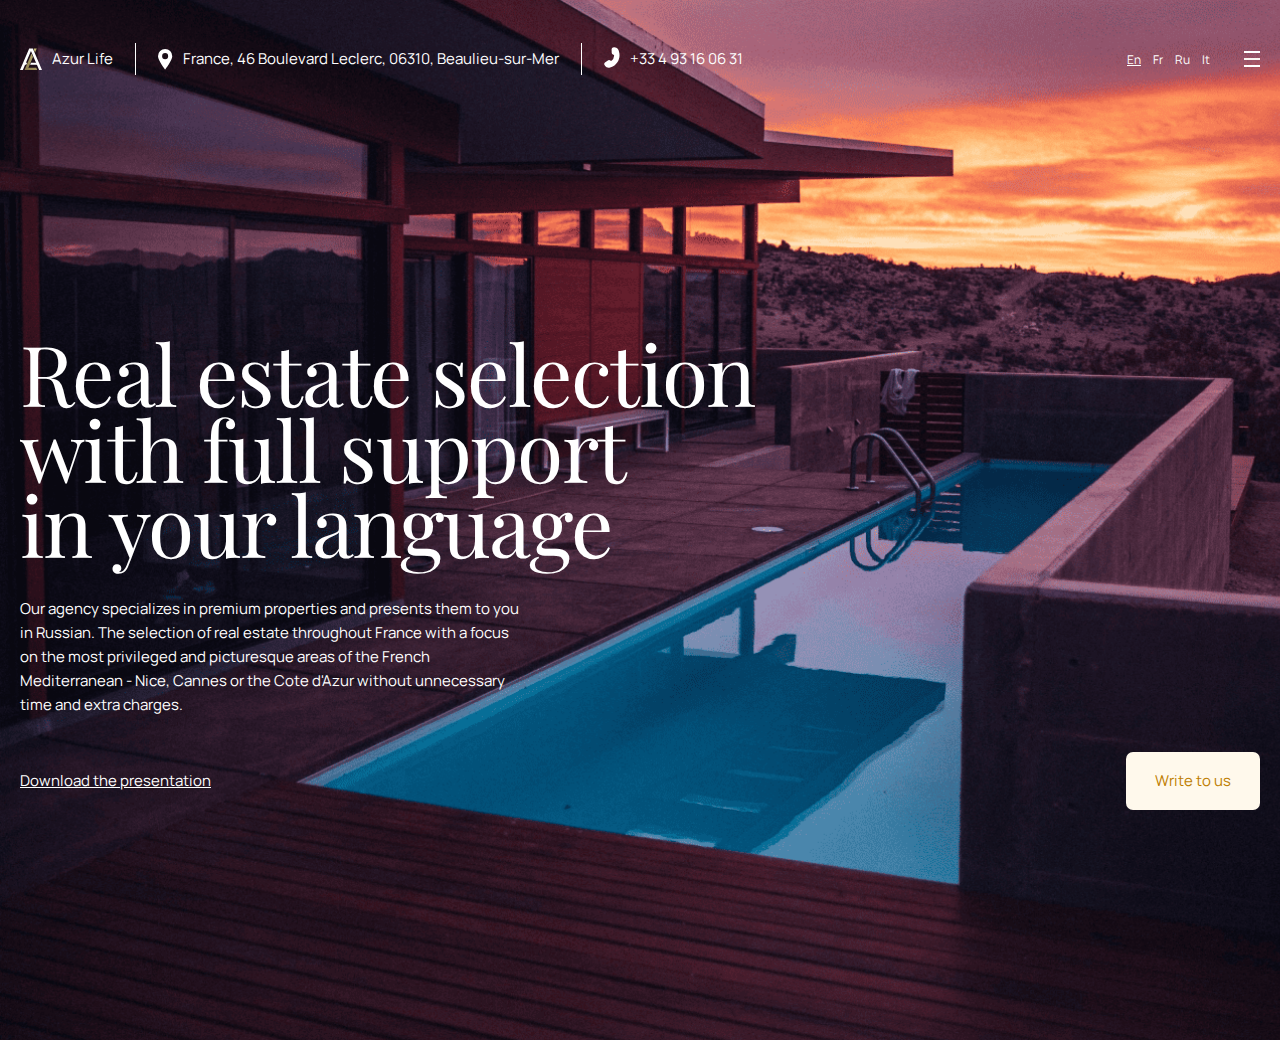
==== index.html @ 5f2674f8 "commit-3.1" ====
<!DOCTYPE html>
<html lang="ru">
  <head>
    <meta charset="UTF-8" />
    <meta name="viewport" content="width=device-width, initial-scale=1.0" />
    <title data-lang="home_page-title"></title>
    <link rel="shortcut icon" href="SVG/logo.svg" type="image/x-icon" />
    <link rel="stylesheet" href="CSS/reset.css" />
    <link rel="stylesheet" href="CSS/global-styles.css" />
    <link rel="stylesheet" href="CSS/home-stales.css" />
  </head>
  <body>
    <header class="header">
      <div class="container">
        <nav>
          <div class="header__left">
            <div>
              <img src="SVG/logo.svg" alt="logo" />
              <span data-lang="home_page-logo"></span>
            </div>
            <span class="header__line"></span>
            <div>
              <img src="SVG/location.svg" alt="location" />
              <span data-lang="home_page-location"></span>
            </div>
            <span class="header__line"></span>
            <div>
              <img src="SVG/telephone.svg" alt="telephone" />
              <span>+33 4 93 16 06 31</span>
            </div>
          </div>
          <div class="header__rigth">
            <div class="header__languages">
              <button class="header__btn" data-btn="en">En</button>
              <button class="header__btn" data-btn="fr">Fr</button>
              <button class="header__btn" data-btn="ru">Ru</button>
              <button class="header__btn" data-btn="it">It</button>
            </div>
            <div class="header__menu"><span></span></div>
          </div>
        </nav>
        <h1
          class="header_title header_title__home_page"
          data-lang="home_page-header_title"
        ></h1>
        <p
          class="header_text header_text__home_page"
          data-lang="home_page-header_text"
        ></p>
        <div class="header__buttons">
          <a
            href=""
            class="header__download"
            data-lang="home_page-header_btn-download"
            download
          >
          </a>
          <button
            class="btn_contact"
            data-lang="home_page-header_btn-contact"
          ></button>
        </div>
      </div>
    </header>

    <script type="module" src="JS/main.js"></script>
  </body>
</html>
---- CSS/global-styles.css ----
@font-face {
  font-family: "Manrope";
  src: url(../FONS/Manrope-VariableFont_wght.ttf);
}
@font-face {
  font-family: "Playfair Display";
  src: url(../FONS/PlayfairDisplay-Regular.ttf);
}
:root {
  --manrope: "Manrope", sans-serif;
  --playfair-display: "Playfair Display", sans-serif;
}

body {
  color: #ffffff;
  background-color: #151515;
  font-family: var(--manrope);
  font-weight: 400;
}

.container {
  width: 100%;
  max-width: 1480px;
  padding: 0 20px;
  margin: 0 auto;
}

header {
  padding-top: 43px;
  height: 1040px;
}

nav {
  width: 100%;
  height: 32px;
  display: flex;
  justify-content: space-between;
  align-items: center;
}

.header__left {
  display: flex;
  font-size: 15px;
  line-height: 160%;
  gap: 22px;
}
.header__left .header__line {
  width: 1px;
  height: 32px;
  background-color: #fff;
}
.header__left div {
  display: flex;
  align-items: center;
}
.header__left div img {
  margin-right: 10px;
}
.header__left div:last-child img {
  margin-bottom: 3px;
}

.header__rigth {
  display: flex;
  gap: 34px;
  height: 18px;
  align-items: center;
}

.header__menu {
  display: flex;
  width: 16px;
  height: 16px;
  position: relative;
  z-index: 50;
  align-items: center;
  justify-content: flex-end;
}
.header__menu span {
  height: 2px;
  width: 100%;
  transform: scale(1);
  background-color: #faf6f2;
}
.header__menu::after {
  content: "";
  position: absolute;
  width: 100%;
  height: 2px;
  background-color: #fff;
  top: 0;
  transition: all 0.3s ease 0s;
  left: 0;
}
.header__menu::before {
  content: "";
  position: absolute;
  width: 100%;
  height: 2px;
  background-color: #fff;
  bottom: 0;
  transition: all 0.3s ease 0s;
  left: 0;
}

.header__menu-active {
  width: 18px;
  height: 18px;
}
.header__menu-active span {
  background-color: #656565;
  transform: scale(0);
}
.header__menu-active::after {
  width: 120%;
  transform: rotate(-45deg);
  background-color: #656565;
  top: 8px;
}
.header__menu-active::before {
  width: 120%;
  transform: rotate(45deg);
  background-color: #656565;
  bottom: 8px;
}

.header__languages {
  display: flex;
  gap: 12px;
}

.header__btn {
  font-size: 12px;
  color: #ffffff;
  background-color: transparent;
  transition: all 0.3s;
}
.header__btn:hover {
  color: #be7e00;
}

.header__btn-active {
  text-decoration: underline;
}

.header_title {
  font-family: var(--playfair-display);
  font-size: 84px;
  line-height: 90%;
  letter-spacing: -0.02em;
  text-wrap: balance;
}

.header_text {
  font-size: 15px;
  line-height: 160%;
  margin-top: 35px;
  margin-bottom: 35px;
}

.btn_contact {
  width: 134px;
  height: 58px;
  background: #fff9ec;
  border-radius: 7px;
  font-size: 15px;
  line-height: 160%;
  color: #be7e00;
  transition: all 0.3s;
}
.btn_contact:hover {
  background: #be7e00;
  color: #fff;
}/*# sourceMappingURL=global-styles.css.map */
---- CSS/home-stales.css ----
header {
  background: url(../IMAGE/header-home.png);
  background-size: cover;
}

.header_title__home_page {
  width: 1000px;
  margin-top: 260px;
}

.header_text__home_page {
  width: 500px;
}

.header__buttons {
  width: 100%;
  height: 58px;
  display: flex;
  justify-content: space-between;
  align-items: center;
}

.header__download {
  font-size: 15px;
  line-height: 160%;
  color: #fff;
  text-decoration: underline;
  transition: all 0.3s;
}
.header__download:hover {
  color: #be7e00;
}/*# sourceMappingURL=home-stales.css.map */
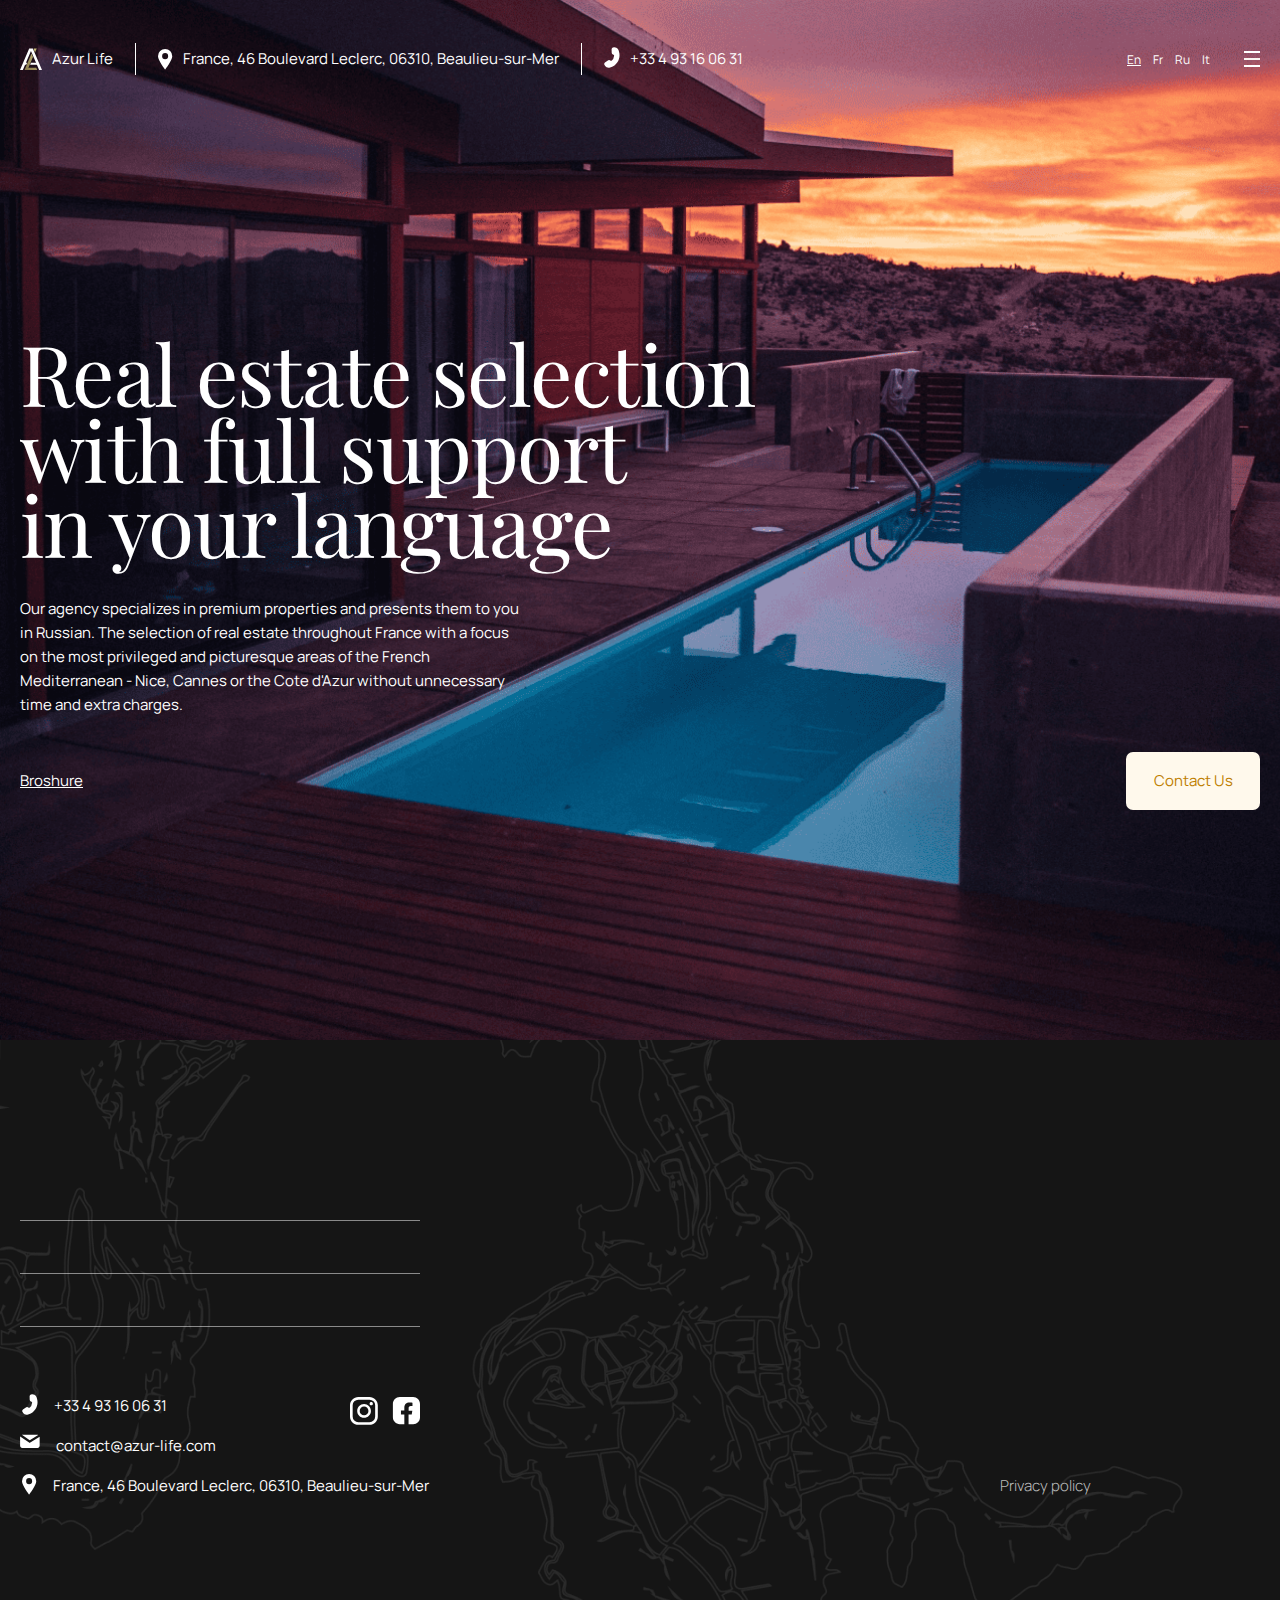
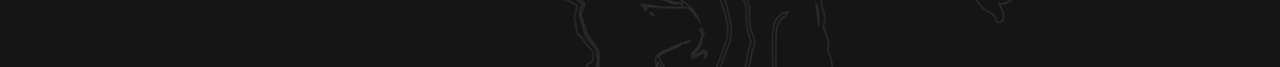
==== commit 1576da9a: "commit-4" ====
--- a/index.html
+++ b/index.html
@@ -21,7 +21,7 @@
             <span class="header__line"></span>
             <div>
               <img src="SVG/location.svg" alt="location" />
-              <span data-lang="home_page-location"></span>
+              <span data-lang="home_page-header_location"></span>
             </div>
             <span class="header__line"></span>
             <div>
@@ -63,6 +63,100 @@
       </div>
     </header>
 
+    <footer class="footer">
+      <div class="container footer__container">
+        <div class="footer__left">
+          <form action="" method="post" class="footer__form">
+            <h4 data-lang="home_page-foter_form_title"></h4>
+            <input
+              type="text"
+              data-lang="home_page-foter_form_name"
+              placeholder="#"
+            />
+            <input
+              type="tel"
+              name=""
+              id=""
+              data-lang="home_page-foter_form_tel"
+              placeholder="#"
+            />
+            <input
+              type="email"
+              name=""
+              id=""
+              data-lang="home_page-foter_form_email"
+              placeholder="#"
+            />
+            <button data-lang="home_page-foter_form_btn"></button>
+          </form>
+          <div class="footer__contacs">
+            <div>
+              <img src="SVG/telephone.svg" alt="telephone" />
+              <span>+33 4 93 16 06 31</span>
+            </div>
+            <div>
+              <img src="SVG/email.svg" alt="email" />
+              <span data-lang="home_page-foter_email">
+                contact@azur-life.com
+              </span>
+            </div>
+            <div>
+              <img src="SVG/location.svg" alt="location" />
+              <span data-lang="home_page-footer_location"></span>
+            </div>
+            <div class="footer__social_network">
+              <a href="">
+                <svg xmlns="http://www.w3.org/2000/svg" width="28" height="28">
+                  <path
+                    d="M21.252 5.001c-.937 0-1.64.703-1.64 1.64 0 .938.703 1.642 1.64 1.642.938 0 1.641-.704 1.641-1.641S22.19 5 21.253 5M14.065 7.033c-3.75 0-6.876 3.047-6.876 6.876 0 3.75 3.048 6.876 6.876 6.876 3.751 0 6.876-3.048 6.876-6.876-.078-3.75-3.125-6.876-6.876-6.876m0 11.251A4.37 4.37 0 0 1 9.69 13.91a4.37 4.37 0 0 1 4.375-4.376 4.37 4.37 0 0 1 4.376 4.376 4.37 4.37 0 0 1-4.376 4.375"
+                  />
+                  <path
+                    d="M19.456 27.817H8.36C3.75 27.817 0 24.066 0 19.456V8.36C0 3.75 3.75 0 8.36 0h11.096c4.61 0 8.36 3.75 8.36 8.36v11.096c0 4.61-3.75 8.36-8.36 8.36M8.36 2.657A5.686 5.686 0 0 0 2.657 8.36v11.095A5.686 5.686 0 0 0 8.36 25.16h11.095a5.686 5.686 0 0 0 5.704-5.704V8.36a5.686 5.686 0 0 0-5.704-5.704z"
+                  />
+                </svg>
+              </a>
+              <a href="">
+                <svg xmlns="http://www.w3.org/2000/svg" width="28" height="28">
+                  <path
+                    fill-rule="evenodd"
+                    d="M16.554 27.206h4.593c3.84 0 6.927-3.087 6.852-6.927V6.877c0-3.765-3.087-6.852-6.852-6.852H7.744C3.98.025.893 3.112.893 6.877v13.402c0 3.765 3.087 6.852 6.851 6.852h4.593v-9.713H8.95v-3.84h3.388V10.64c0-3.388 2.033-5.195 5.12-5.195 1.506 0 3.012.226 3.012.226V9.06h-1.657c-1.656 0-2.183 1.054-2.183 2.108v2.485h3.69l-.603 3.84h-3.163v9.638h-.211z"
+                    clip-rule="evenodd"
+                  />
+                </svg>
+              </a>
+            </div>
+          </div>
+        </div>
+        <div class="footer__rigth">
+          <div class="footer__nav">
+            <h4 data-lang="home_page-footer_nav_title"></h4>
+            <a href="" data-lang="home_page-footer_nav_link_1"></a>
+            <a href="" data-lang="home_page-footer_nav_link_2"></a>
+            <a href="" data-lang="home_page-footer_nav_link_3"></a>
+            <a href="" data-lang="home_page-footer_nav_link_4"></a>
+            <a href="" data-lang="home_page-footer_nav_link_5"></a>
+            <a href="" data-lang="home_page-footer_nav_link_6"></a>
+            <a href="" data-lang="home_page-footer_nav_link_7"></a>
+            <a href="" data-lang="home_page-footer_nav_link_8"></a>
+            <a href="" data-lang="home_page-footer_nav_link_9"></a>
+            <a href="" data-lang="home_page-footer_nav_link_10"></a>
+          </div>
+          <div class="footer__region">
+            <div class="footer__region_top">
+              <h4 data-lang="home_page-footer_region_title"></h4>
+              <a href="" data-lang="home_page-footer_region_link_1"></a>
+              <a href="" data-lang="home_page-footer_region_link_2"></a>
+              <a href="" data-lang="home_page-footer_region_link_3"></a>
+              <a href="" data-lang="home_page-footer_region_link_4"></a>
+              <a href="" data-lang="home_page-footer_region_link_5"></a>
+              <a href="" data-lang="home_page-footer_region_link_6"></a>
+            </div>
+            <a href="" data-lang="home_page-footer_region_link_policy"></a>
+          </div>
+        </div>
+      </div>
+    </footer>
+
     <script type="module" src="JS/main.js"></script>
   </body>
 </html>
--- a/CSS/global-styles.css
+++ b/CSS/global-styles.css
@@ -28,6 +28,36 @@
 header {
   padding-top: 43px;
   height: 1040px;
+}
+
+.header_title {
+  font-family: var(--playfair-display);
+  font-size: 84px;
+  line-height: 90%;
+  letter-spacing: -0.02em;
+  text-wrap: balance;
+}
+
+.header_text {
+  font-size: 15px;
+  line-height: 160%;
+  margin-top: 35px;
+  margin-bottom: 35px;
+}
+
+.btn_contact {
+  width: 134px;
+  height: 58px;
+  background: #fff9ec;
+  border-radius: 7px;
+  font-size: 15px;
+  line-height: 160%;
+  color: #be7e00;
+  transition: all 0.3s;
+}
+.btn_contact:hover {
+  background: #be7e00;
+  color: #fff;
 }
 
 nav {
@@ -143,32 +173,151 @@
   text-decoration: underline;
 }
 
-.header_title {
-  font-family: var(--playfair-display);
-  font-size: 84px;
-  line-height: 90%;
-  letter-spacing: -0.02em;
-  text-wrap: balance;
-}
-
-.header_text {
-  font-size: 15px;
-  line-height: 160%;
-  margin-top: 35px;
-  margin-bottom: 35px;
-}
-
-.btn_contact {
-  width: 134px;
-  height: 58px;
-  background: #fff9ec;
-  border-radius: 7px;
-  font-size: 15px;
-  line-height: 160%;
-  color: #be7e00;
+footer {
+  padding-top: 128px;
+  padding-bottom: 169px;
+  background: url(../IMAGE/footer.png);
+  background-size: cover;
+}
+
+.footer__container {
+  display: flex;
+  justify-content: space-between;
+}
+
+.footer__left {
+  display: flex;
+  flex-direction: column;
+  justify-content: space-between;
+  width: 450px;
+}
+
+.footer__form {
+  width: 400px;
+  display: flex;
+  flex-direction: column;
+}
+.footer__form h4 {
+  font-weight: 500;
+  font-size: 15px;
+  line-height: 160%;
+}
+.footer__form input {
+  font-weight: 300;
+  font-size: 15px;
+  line-height: 160%;
+  color: #fff;
+  border-bottom: 1px solid #fff;
+  opacity: 0.5;
+  width: 100%;
+  height: 24px;
+  margin-top: 29px;
+  background: transparent;
+}
+.footer__form input::placeholder {
+  color: #fff;
+}
+.footer__form input:focus {
+  opacity: 1;
+}
+.footer__form button {
+  color: #fff;
+  background: transparent;
+  border-bottom: 1px solid #fff;
+  height: 30px;
+  margin-top: 37px;
+  font-weight: 500;
+  font-size: 15px;
+  line-height: 160%;
+  align-self: flex-end;
   transition: all 0.3s;
 }
-.btn_contact:hover {
-  background: #be7e00;
-  color: #fff;
+.footer__form button:hover {
+  color: #be7e00;
+  border-bottom: 1px solid #be7e00;
+}
+
+.footer__contacs {
+  position: relative;
+  display: flex;
+  flex-direction: column;
+  gap: 16px;
+}
+.footer__contacs div {
+  height: 24px;
+}
+.footer__contacs div span {
+  margin-left: 13px;
+  font-size: 15px;
+  line-height: 160%;
+}
+.footer__contacs div:first-child img {
+  margin-left: 2px;
+}
+.footer__contacs div:nth-child(3) img {
+  margin-left: 2px;
+}
+
+.footer__social_network {
+  position: absolute;
+  right: 50px;
+  top: 3px;
+  width: 70px;
+  height: 28px;
+  display: flex;
+  justify-content: space-between;
+}
+.footer__social_network svg {
+  fill: #fff;
+  transition: all 0.3s;
+}
+.footer__social_network svg:hover {
+  fill: #be7e00;
+}
+
+.footer__rigth {
+  display: flex;
+  gap: 30px;
+  font-weight: 300;
+  font-size: 15px;
+  line-height: 160%;
+}
+
+.footer__nav {
+  width: 270px;
+  display: flex;
+  flex-direction: column;
+  gap: 22px;
+}
+.footer__nav h4 {
+  font-weight: 500;
+}
+.footer__nav a {
+  color: #fff;
+}
+.footer__nav a:hover {
+  color: #be7e00;
+}
+
+.footer__region {
+  width: 260px;
+  display: flex;
+  flex-direction: column;
+  justify-content: space-between;
+  color: #bcbcbc;
+}
+.footer__region a {
+  color: #bcbcbc;
+}
+.footer__region a:hover {
+  color: #be7e00;
+}
+
+.footer__region_top {
+  display: flex;
+  flex-direction: column;
+  gap: 22px;
+}
+.footer__region_top h4 {
+  font-weight: 500;
 }/*# sourceMappingURL=global-styles.css.map */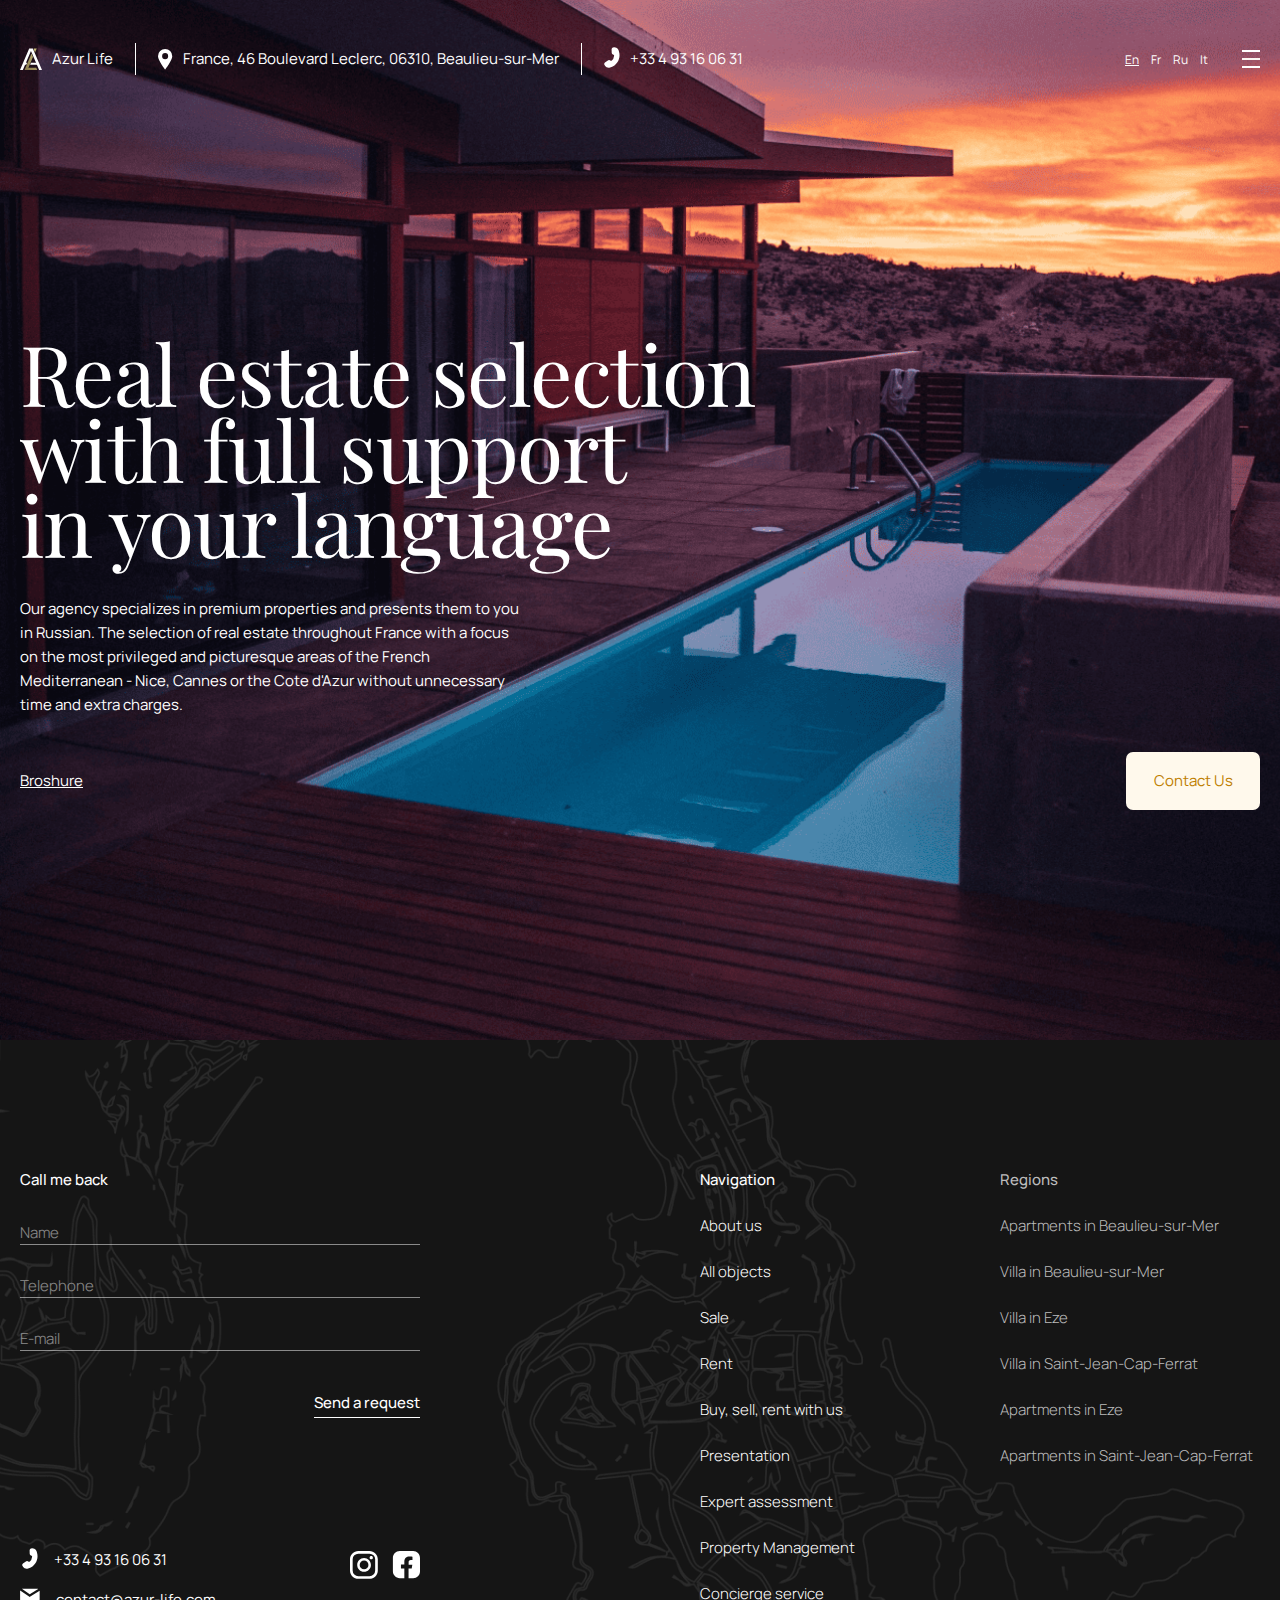
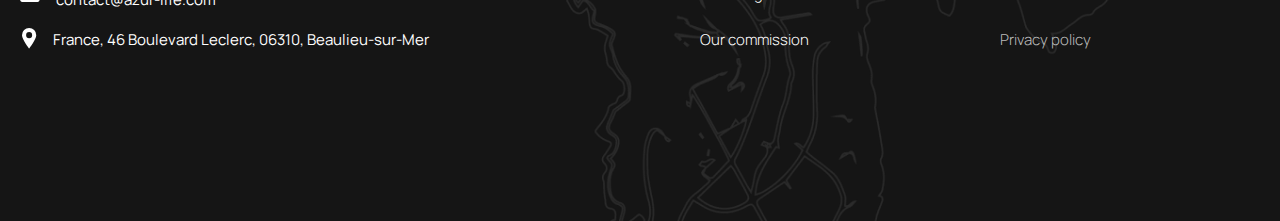
==== commit bb1197c8: "commit-5" ====
--- a/index.html
+++ b/index.html
@@ -10,6 +10,37 @@
     <link rel="stylesheet" href="CSS/home-stales.css" />
   </head>
   <body>
+    <div class="menu">
+      <div class="menu__freedom"></div>
+      <menu class="menu__menu">
+        <div class="menu__main">
+          <a
+            class="menu__link-active"
+            href=""
+            data-lang="home_page-menu_main_link_1"
+          ></a>
+          <a href="" data-lang="home_page-menu_main_link_2"></a>
+          <a href="" data-lang="home_page-menu_main_link_3"></a>
+          <a href="" data-lang="home_page-menu_main_link_4"></a>
+          <a href="" data-lang="home_page-menu_main_link_5"></a>
+          <a href="" data-lang="home_page-menu_main_link_6"></a>
+          <a href="" data-lang="home_page-menu_main_link_7"></a>
+          <a href="" data-lang="home_page-menu_main_link_8"></a>
+          <a href="" data-lang="home_page-menu_main_link_9"></a>
+        </div>
+        <div class="menu__service">
+          <a href="" data-lang="home_page-menu_service_link_1"></a>
+          <a href="" data-lang="home_page-menu_service_link_2"></a>
+        </div>
+        <div class="menu__contact">
+          <a data-lang="home_page-menu_contact_link"></a>
+        </div>
+        <div class="menu__bottom">
+          <a href="" data-lang="home_page-menu_bottom_link_1"></a>
+          <a href="" data-lang="home_page-menu_bottom_link_2"></a>
+        </div>
+      </menu>
+    </div>
     <header class="header">
       <div class="container">
         <nav>
--- a/CSS/global-styles.css
+++ b/CSS/global-styles.css
@@ -9,6 +9,19 @@
 :root {
   --manrope: "Manrope", sans-serif;
   --playfair-display: "Playfair Display", sans-serif;
+}
+
+::-webkit-scrollbar {
+  background-color: #000000;
+  width: 8px;
+}
+
+::-webkit-scrollbar-thumb {
+  background-color: #fff;
+  border-radius: 9em;
+}
+::-webkit-scrollbar-thumb:hover {
+  background-color: #be7e00;
 }
 
 body {
@@ -23,6 +36,81 @@
   max-width: 1480px;
   padding: 0 20px;
   margin: 0 auto;
+}
+
+.menu {
+  position: fixed;
+  background: rgba(0, 0, 0, 0.5);
+  width: 100%;
+  height: 100%;
+  justify-content: end;
+  display: none;
+}
+
+.menu__freedom {
+  flex-grow: 1;
+}
+
+.menu__menu {
+  padding: 184px 65px 89px 71px;
+  width: 525px;
+  background: #1a1a1a;
+  height: 100%;
+  overflow-y: scroll;
+}
+.menu__menu a {
+  font-size: 20px;
+  line-height: 120%;
+  color: #656565;
+  transition: all 0.3s;
+}
+.menu__menu a:hover {
+  color: #be7e00;
+}
+.menu__menu .menu__link-active {
+  color: #fff;
+  position: relative;
+}
+.menu__menu .menu__link-active::after {
+  content: "";
+  width: 7px;
+  height: 7px;
+  border-radius: 100%;
+  background-color: #fff;
+  position: absolute;
+  top: 9px;
+  left: -20px;
+  transition: all 0.3s;
+}
+.menu__menu .menu__link-active:hover::after {
+  background-color: #be7e00;
+}
+
+.menu__main {
+  display: flex;
+  gap: 25px;
+  flex-direction: column;
+  margin-bottom: 58px;
+}
+
+.menu__service {
+  display: flex;
+  gap: 0;
+  flex-direction: column;
+  margin-bottom: 102px;
+}
+
+.menu__contact {
+  margin-bottom: 79px;
+}
+
+.menu__bottom {
+  display: flex;
+  justify-content: space-between;
+}
+.menu__bottom a {
+  font-size: 15px;
+  line-height: 162%;
 }
 
 header {
@@ -95,22 +183,38 @@
   gap: 34px;
   height: 18px;
   align-items: center;
+  z-index: 50;
+}
+
+.header__rigth-active {
+  position: absolute;
+  right: 125px;
+  top: 48px;
 }
 
 .header__menu {
   display: flex;
-  width: 16px;
-  height: 16px;
+  width: 18px;
+  height: 18px;
   position: relative;
-  z-index: 50;
   align-items: center;
   justify-content: flex-end;
 }
+.header__menu:hover span {
+  background-color: #be7e00;
+}
+.header__menu:hover::after {
+  background-color: #be7e00;
+}
+.header__menu:hover::before {
+  background-color: #be7e00;
+}
 .header__menu span {
   height: 2px;
   width: 100%;
   transform: scale(1);
   background-color: #faf6f2;
+  transition: all 0.3s ease 0s;
 }
 .header__menu::after {
   content: "";
@@ -133,10 +237,6 @@
   left: 0;
 }
 
-.header__menu-active {
-  width: 18px;
-  height: 18px;
-}
 .header__menu-active span {
   background-color: #656565;
   transform: scale(0);
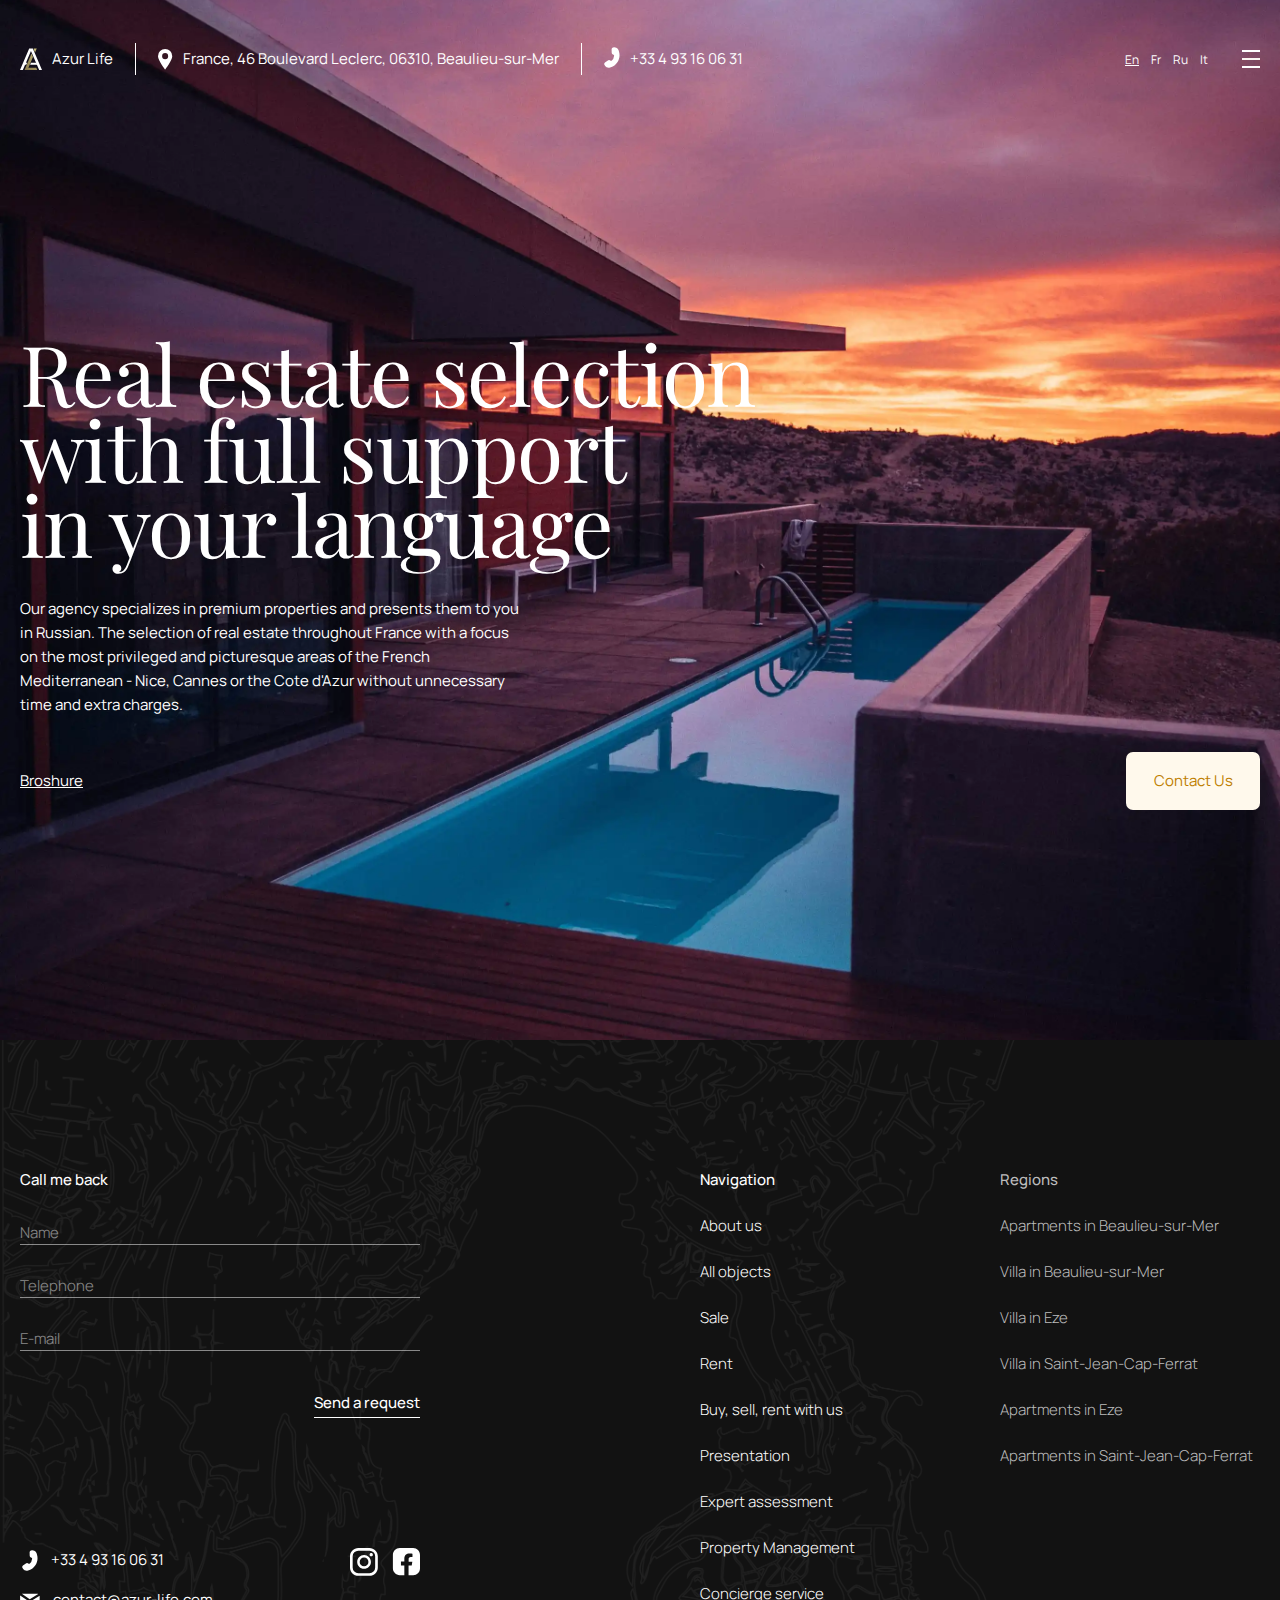
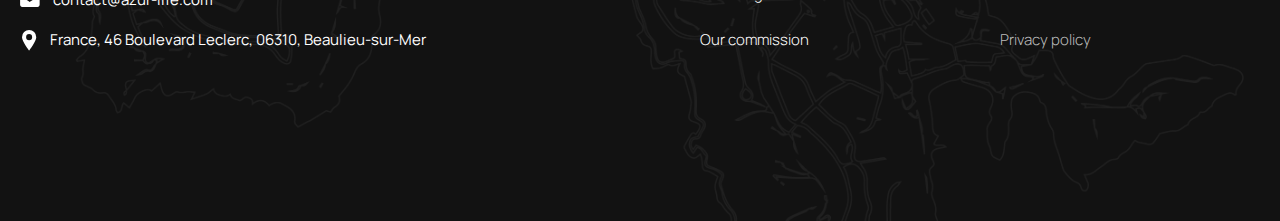
==== commit 7c43e545: "commit-7" ====
--- a/index.html
+++ b/index.html
@@ -7,48 +7,124 @@
     <link rel="shortcut icon" href="SVG/logo.svg" type="image/x-icon" />
     <link rel="stylesheet" href="CSS/reset.css" />
     <link rel="stylesheet" href="CSS/global-styles.css" />
-    <link rel="stylesheet" href="CSS/home-stales.css" />
+    <link rel="stylesheet" href="CSS/home-styles.css" />
   </head>
   <body>
     <div class="menu">
       <div class="menu__freedom"></div>
       <menu class="menu__menu">
         <div class="menu__main">
+          <a href="about.html" data-lang="home_page-menu_main_link_1"></a>
+          <a href="allObjects.html" data-lang="home_page-menu_main_link_2"></a>
+          <a href="sales.html" data-lang="home_page-menu_main_link_3"></a>
+          <a href="rent.html" data-lang="home_page-menu_main_link_4"></a>
+          <a href="error.html" data-lang="home_page-menu_main_link_5"></a>
+          <a href="error.html" data-lang="home_page-menu_main_link_6"></a>
+          <a href="buySellRent.html" data-lang="home_page-menu_main_link_7"></a>
+          <a href="assessment.html" data-lang="home_page-menu_main_link_8"></a>
+          <a href="error.html" data-lang="home_page-menu_main_link_9"></a>
+        </div>
+        <div class="menu__service">
+          <a href="property.html" data-lang="home_page-menu_service_link_1"></a>
           <a
-            class="menu__link-active"
-            href=""
-            data-lang="home_page-menu_main_link_1"
+            href="concierge.html"
+            data-lang="home_page-menu_service_link_2"
           ></a>
-          <a href="" data-lang="home_page-menu_main_link_2"></a>
-          <a href="" data-lang="home_page-menu_main_link_3"></a>
-          <a href="" data-lang="home_page-menu_main_link_4"></a>
-          <a href="" data-lang="home_page-menu_main_link_5"></a>
-          <a href="" data-lang="home_page-menu_main_link_6"></a>
-          <a href="" data-lang="home_page-menu_main_link_7"></a>
-          <a href="" data-lang="home_page-menu_main_link_8"></a>
-          <a href="" data-lang="home_page-menu_main_link_9"></a>
-        </div>
-        <div class="menu__service">
-          <a href="" data-lang="home_page-menu_service_link_1"></a>
-          <a href="" data-lang="home_page-menu_service_link_2"></a>
         </div>
         <div class="menu__contact">
-          <a data-lang="home_page-menu_contact_link"></a>
+          <a
+            data-id="btn_contact-us"
+            data-lang="home_page-menu_contact_link"
+          ></a>
         </div>
         <div class="menu__bottom">
-          <a href="" data-lang="home_page-menu_bottom_link_1"></a>
-          <a href="" data-lang="home_page-menu_bottom_link_2"></a>
+          <a href="ourFees.html" data-lang="home_page-menu_bottom_link_1"></a>
+          <a
+            href="privacyPolicy.html"
+            data-lang="home_page-menu_bottom_link_2"
+          ></a>
         </div>
       </menu>
+    </div>
+    <div class="popup_form">
+      <div class="popup_form__freedom"></div>
+      <div class="popup_form__form">
+        <div class="popup_form__top">
+          <span>Azur Life</span>
+          <svg
+            data-id="btn_contact-us"
+            width="18"
+            height="18"
+            viewBox="0 0 18 18"
+            fill="none"
+            xmlns="http://www.w3.org/2000/svg"
+          >
+            <path d="M1 1L16.7746 17" />
+            <path d="M17 1L1.22535 17" />
+          </svg>
+        </div>
+        <h2
+          class="popup_form__title"
+          data-lang="home_page-popup_form_title"
+        ></h2>
+        <p class="popup_form__text" data-lang="home_page-popup_form_text"></p>
+        <form action="" class="popup_form__form_form">
+          <input
+            type="text"
+            data-lang="home_page-popup_form_name"
+            placeholder="#"
+          />
+          <input
+            type="tel"
+            name=""
+            id=""
+            data-lang="home_page-popup_form_tel"
+            placeholder="#"
+          />
+          <input
+            type="email"
+            name=""
+            id=""
+            data-lang="home_page-popup_form_email"
+            placeholder="#"
+          />
+          <input
+            type="text"
+            data-lang="home_page-popup_form_message"
+            placeholder="#"
+          />
+          <label>
+            <input type="checkbox" name="checkbox" value="value" />
+            <span data-lang="home_page-popup_form_checkbox"></span>
+          </label>
+          <button data-lang="home_page-popup_form_btn"></button>
+        </form>
+        <div class="popup_form__contacs">
+          <div>
+            <img src="SVG/telephone.svg" alt="telephone" />
+            <span>+33 4 93 16 06 31</span>
+          </div>
+          <div>
+            <img src="SVG/email.svg" alt="email" />
+            <span data-lang="home_page-foter_email">
+              contact@azur-life.com
+            </span>
+          </div>
+          <div>
+            <img src="SVG/location.svg" alt="location" />
+            <span data-lang="home_page-popup_form_location"></span>
+          </div>
+        </div>
+      </div>
     </div>
     <header class="header">
       <div class="container">
         <nav>
           <div class="header__left">
-            <div>
+            <a href="/">
               <img src="SVG/logo.svg" alt="logo" />
               <span data-lang="home_page-logo"></span>
-            </div>
+            </a>
             <span class="header__line"></span>
             <div>
               <img src="SVG/location.svg" alt="location" />
@@ -71,7 +147,7 @@
           </div>
         </nav>
         <h1
-          class="header_title header_title__home_page"
+          class="title header_title__home_page"
           data-lang="home_page-header_title"
         ></h1>
         <p
@@ -88,6 +164,7 @@
           </a>
           <button
             class="btn_contact"
+            data-id="btn_contact-us"
             data-lang="home_page-header_btn-contact"
           ></button>
         </div>
@@ -161,28 +238,61 @@
         <div class="footer__rigth">
           <div class="footer__nav">
             <h4 data-lang="home_page-footer_nav_title"></h4>
-            <a href="" data-lang="home_page-footer_nav_link_1"></a>
-            <a href="" data-lang="home_page-footer_nav_link_2"></a>
-            <a href="" data-lang="home_page-footer_nav_link_3"></a>
-            <a href="" data-lang="home_page-footer_nav_link_4"></a>
-            <a href="" data-lang="home_page-footer_nav_link_5"></a>
-            <a href="" data-lang="home_page-footer_nav_link_6"></a>
-            <a href="" data-lang="home_page-footer_nav_link_7"></a>
-            <a href="" data-lang="home_page-footer_nav_link_8"></a>
-            <a href="" data-lang="home_page-footer_nav_link_9"></a>
-            <a href="" data-lang="home_page-footer_nav_link_10"></a>
+            <a href="about.html" data-lang="home_page-footer_nav_link_1"></a>
+            <a
+              href="allObjects.html"
+              data-lang="home_page-footer_nav_link_2"
+            ></a>
+            <a href="sales.html" data-lang="home_page-footer_nav_link_3"></a>
+            <a href="rent.html" data-lang="home_page-footer_nav_link_4"></a>
+            <a
+              href="buySellRent.html"
+              data-lang="home_page-footer_nav_link_5"
+            ></a>
+            <a href="error.html" data-lang="home_page-footer_nav_link_6"></a>
+            <a
+              href="assessment.html"
+              data-lang="home_page-footer_nav_link_7"
+            ></a>
+            <a href="property.html" data-lang="home_page-footer_nav_link_8"></a>
+            <a
+              href="concierge.html"
+              data-lang="home_page-footer_nav_link_9"
+            ></a>
+            <a href="ourFees.html" data-lang="home_page-footer_nav_link_10"></a>
           </div>
           <div class="footer__region">
             <div class="footer__region_top">
               <h4 data-lang="home_page-footer_region_title"></h4>
-              <a href="" data-lang="home_page-footer_region_link_1"></a>
-              <a href="" data-lang="home_page-footer_region_link_2"></a>
-              <a href="" data-lang="home_page-footer_region_link_3"></a>
-              <a href="" data-lang="home_page-footer_region_link_4"></a>
-              <a href="" data-lang="home_page-footer_region_link_5"></a>
-              <a href="" data-lang="home_page-footer_region_link_6"></a>
-            </div>
-            <a href="" data-lang="home_page-footer_region_link_policy"></a>
+              <a
+                href="error.html"
+                data-lang="home_page-footer_region_link_1"
+              ></a>
+              <a
+                href="error.html"
+                data-lang="home_page-footer_region_link_2"
+              ></a>
+              <a
+                href="error.html"
+                data-lang="home_page-footer_region_link_3"
+              ></a>
+              <a
+                href="error.html"
+                data-lang="home_page-footer_region_link_4"
+              ></a>
+              <a
+                href="error.html"
+                data-lang="home_page-footer_region_link_5"
+              ></a>
+              <a
+                href="objectPage.html"
+                data-lang="home_page-footer_region_link_6"
+              ></a>
+            </div>
+            <a
+              href="privacyPolicy.html"
+              data-lang="home_page-footer_region_link_policy"
+            ></a>
           </div>
         </div>
       </div>
--- a/CSS/global-styles.css
+++ b/CSS/global-styles.css
@@ -31,6 +31,39 @@
   font-weight: 400;
 }
 
+.title {
+  font-family: var(--playfair-display);
+  font-size: 84px;
+  line-height: 90%;
+  letter-spacing: -0.02em;
+  text-wrap: balance;
+}
+
+@media (max-width: 1050px) {
+  .title {
+    font-size: 72px;
+  }
+}
+@media (max-width: 900px) {
+  .title {
+    font-size: 64px;
+  }
+}
+@media (max-width: 800px) {
+  .title {
+    font-size: 55px;
+  }
+}
+@media (max-width: 700px) {
+  .title {
+    font-size: 48px;
+  }
+}
+@media (max-width: 430px) {
+  .title {
+    font-size: 40px;
+  }
+}
 .container {
   width: 100%;
   max-width: 1480px;
@@ -53,7 +86,9 @@
 
 .menu__menu {
   padding: 184px 65px 89px 71px;
-  width: 525px;
+  width: 50%;
+  max-width: 525px;
+  min-width: 231px;
   background: #1a1a1a;
   height: 100%;
   overflow-y: scroll;
@@ -95,7 +130,7 @@
 
 .menu__service {
   display: flex;
-  gap: 0;
+  gap: 10px;
   flex-direction: column;
   margin-bottom: 102px;
 }
@@ -107,23 +142,282 @@
 .menu__bottom {
   display: flex;
   justify-content: space-between;
+  flex-wrap: wrap;
+  gap: 14px;
 }
 .menu__bottom a {
   font-size: 15px;
   line-height: 162%;
 }
 
+@media (max-width: 980px) {
+  .menu__menu {
+    padding: 136px 46px 46px 46px;
+  }
+  .menu__menu a {
+    font-size: 16px;
+  }
+  .menu__menu .menu__link-active::after {
+    top: 7px;
+    left: -16px;
+  }
+  .menu__main {
+    margin-bottom: 42px;
+  }
+  .menu__service {
+    margin-bottom: 72px;
+  }
+  .menu__contact {
+    margin-bottom: 100px;
+  }
+}
+@media (max-width: 750px) {
+  .menu__menu {
+    padding: 96px 34px 46px 34px;
+  }
+  .menu__menu a {
+    font-size: 14px;
+  }
+  .menu__menu .menu__link-active::after {
+    width: 5px;
+    height: 5px;
+    top: 5px;
+    left: -12px;
+  }
+  .menu__service {
+    margin-bottom: 42px;
+  }
+  .menu__bottom a {
+    font-size: 12px;
+    line-height: 120%;
+  }
+}
+.popup_form {
+  position: fixed;
+  background: rgba(0, 0, 0, 0.5);
+  width: 100%;
+  height: 100%;
+  justify-content: center;
+  align-items: center;
+  display: none;
+  z-index: 50;
+}
+
+.popup_form-active {
+  display: flex;
+}
+
+.popup_form__freedom {
+  position: absolute;
+  width: 100%;
+  height: 100%;
+}
+
+.popup_form__form {
+  position: relative;
+  z-index: 50;
+  max-width: 782px;
+  width: 100%;
+  height: 782px;
+  background-color: #1a1a1a;
+  background: url(../IMAGE/popup-form.png), #1a1a1a;
+  background-repeat: no-repeat;
+  background-position: 100%;
+  padding: 40px 34px 50px 44px;
+}
+
+.popup_form__top {
+  width: 100%;
+  height: 24px;
+  display: flex;
+  justify-content: space-between;
+}
+.popup_form__top span {
+  font-size: 15px;
+  line-height: 160%;
+  color: #767676;
+}
+.popup_form__top svg {
+  stroke: #fff;
+  transition: all 0.3s;
+}
+.popup_form__top svg:hover {
+  stroke: #be7e00;
+}
+
+.popup_form__title {
+  font-size: 74px;
+  line-height: 90%;
+  letter-spacing: -0.02em;
+  margin-top: 43px;
+  font-family: var(--playfair-display);
+}
+
+.popup_form__text {
+  font-size: 15px;
+  line-height: 160%;
+  margin-top: 22px;
+}
+
+.popup_form__form_form {
+  width: 480px;
+  display: flex;
+  flex-direction: column;
+  align-items: flex-start;
+}
+.popup_form__form_form input {
+  font-weight: 300;
+  font-size: 15px;
+  line-height: 160%;
+  color: #fff;
+  border-bottom: 1px solid #fff;
+  opacity: 0.5;
+  width: 100%;
+  height: 24px;
+  margin-top: 29px;
+  background: transparent;
+}
+.popup_form__form_form input::placeholder {
+  color: #fff;
+}
+.popup_form__form_form input:focus {
+  opacity: 1;
+}
+.popup_form__form_form label {
+  font-weight: 300;
+  font-size: 12px;
+  line-height: 160%;
+  margin-left: 30px;
+  color: rgba(255, 255, 255, 0.3);
+}
+.popup_form__form_form label input {
+  display: flex;
+  align-items: center;
+  position: relative;
+  left: -30px;
+  width: 0;
+  height: 0;
+}
+.popup_form__form_form label input:hover::after {
+  content: "";
+  position: absolute;
+  width: 14px;
+  height: 14px;
+  border-radius: 5px;
+  background-color: #be7e00;
+  top: 2px;
+  left: 2px;
+}
+.popup_form__form_form label input::before {
+  content: "";
+  position: absolute;
+  width: 18px;
+  height: 18px;
+  border: 1px solid rgba(255, 255, 255, 0.3);
+  top: 0;
+  left: 0;
+  border-radius: 6px;
+}
+.popup_form__form_form label input:checked::after {
+  content: "";
+  position: absolute;
+  width: 14px;
+  height: 14px;
+  border-radius: 5px;
+  background-color: #fff;
+  top: 2px;
+  left: 2px;
+}
+.popup_form__form_form button {
+  color: #fff;
+  background: transparent;
+  border-bottom: 1px solid #fff;
+  height: 30px;
+  margin-top: 35px;
+  font-weight: 500;
+  font-size: 15px;
+  line-height: 160%;
+  align-self: flex-end;
+  transition: all 0.3s;
+}
+.popup_form__form_form button:hover {
+  color: #be7e00;
+  border-bottom: 1px solid #be7e00;
+}
+
+.popup_form__contacs {
+  display: flex;
+  flex-direction: column;
+  gap: 16px;
+  margin-top: 55px;
+}
+.popup_form__contacs div {
+  height: 24px;
+  display: flex;
+  align-items: center;
+}
+.popup_form__contacs div span {
+  margin-left: 13px;
+  font-size: 15px;
+  line-height: 160%;
+}
+.popup_form__contacs div:first-child img {
+  margin-left: 2px;
+}
+.popup_form__contacs div:last-child img {
+  margin-left: 2px;
+}
+
+@media (max-width: 700px) {
+  .popup_form {
+    align-items: end;
+  }
+  .popup_form__form {
+    height: auto;
+    padding: 20px 20px 50px 20px;
+  }
+}
+@media (max-width: 630px) {
+  .popup_form__top span {
+    font-size: 12px;
+    color: #fff;
+  }
+  .popup_form__title {
+    font-size: 48px;
+    margin-top: 40px;
+  }
+  .popup_form__text {
+    font-size: 12px;
+  }
+  .popup_form__form_form {
+    max-width: 480px;
+    width: 100%;
+  }
+  .popup_form__form_form input {
+    font-size: 12px;
+    height: 24px;
+    margin-top: 23px;
+  }
+  .popup_form__form_form button {
+    height: 25px;
+    margin-top: 10px;
+    font-size: 14px;
+  }
+  .popup_form__contacs {
+    margin-top: 80px;
+  }
+  .popup_form__contacs div span {
+    font-size: 12px;
+  }
+}
+@media (max-width: 430px) {
+  .popup_form__title {
+    font-size: 40px;
+  }
+}
 header {
   padding-top: 43px;
   height: 1040px;
-}
-
-.header_title {
-  font-family: var(--playfair-display);
-  font-size: 84px;
-  line-height: 90%;
-  letter-spacing: -0.02em;
-  text-wrap: balance;
 }
 
 .header_text {
@@ -148,6 +442,21 @@
   color: #fff;
 }
 
+@media (max-width: 700px) {
+  header {
+    padding-top: 25px;
+    height: 812px;
+  }
+  .header_text {
+    font-size: 12px;
+    margin-top: 20px;
+  }
+  .btn_contact {
+    width: 108px;
+    height: 36px;
+    font-size: 12px;
+  }
+}
 nav {
   width: 100%;
   height: 32px;
@@ -167,6 +476,14 @@
   height: 32px;
   background-color: #fff;
 }
+.header__left a {
+  display: flex;
+  align-items: center;
+  color: #fff;
+}
+.header__left a img {
+  margin-right: 10px;
+}
 .header__left div {
   display: flex;
   align-items: center;
@@ -183,15 +500,20 @@
   gap: 34px;
   height: 18px;
   align-items: center;
-  z-index: 50;
 }
 
 .header__rigth-active {
   position: absolute;
   right: 125px;
   top: 48px;
-}
-
+  z-index: 50;
+}
+
+@media (max-width: 1490px) {
+  .header__rigth-active {
+    position: static;
+  }
+}
 .header__menu {
   display: flex;
   width: 18px;
@@ -273,16 +595,54 @@
   text-decoration: underline;
 }
 
+@media (max-width: 1000px) {
+  .header__left .header__line:nth-child(4) {
+    display: none;
+  }
+  .header__left div:last-child {
+    display: none;
+  }
+}
+@media (max-width: 780px) {
+  .header__left .header__line:nth-child(4) {
+    display: block;
+  }
+  .header__left .header__line:nth-child(2) {
+    display: none;
+  }
+  .header__left div:nth-child(3) {
+    display: none;
+  }
+  .header__left div:last-child {
+    display: flex;
+  }
+}
+@media (max-width: 540px) {
+  .header__left .header__line:nth-child(4) {
+    display: none;
+  }
+  .header__left div:last-child {
+    display: none;
+  }
+}
+@media (max-width: 400px) {
+  nav {
+    height: 22px;
+  }
+}
 footer {
+  background: url(../IMAGE/footer.png);
+  background-size: cover;
+  background-position: center;
+}
+
+.footer__container {
+  display: flex;
+  justify-content: space-between;
+  flex-wrap: wrap;
+  background-color: rgba(16, 16, 16, 0.6);
   padding-top: 128px;
   padding-bottom: 169px;
-  background: url(../IMAGE/footer.png);
-  background-size: cover;
-}
-
-.footer__container {
-  display: flex;
-  justify-content: space-between;
 }
 
 .footer__left {
@@ -339,12 +699,15 @@
 
 .footer__contacs {
   position: relative;
+  z-index: 10;
   display: flex;
   flex-direction: column;
   gap: 16px;
 }
 .footer__contacs div {
   height: 24px;
+  display: flex;
+  align-items: center;
 }
 .footer__contacs div span {
   margin-left: 13px;
@@ -420,4 +783,70 @@
 }
 .footer__region_top h4 {
   font-weight: 500;
+}
+
+@media (max-width: 1059px) {
+  .footer__rigth {
+    flex-direction: column;
+    gap: 22px;
+  }
+  .footer__region_top {
+    display: none;
+  }
+}
+@media (max-width: 769px) {
+  .footer__container {
+    justify-content: start;
+    align-content: center;
+    flex-direction: column;
+    padding-top: 78px;
+    padding-bottom: 112px;
+  }
+  .footer__left {
+    max-width: 450px;
+    width: 100%;
+    position: relative;
+  }
+  .footer__form {
+    width: 100%;
+  }
+  .footer__form h4 {
+    font-size: 14px;
+  }
+  .footer__form input {
+    font-size: 12px;
+    height: 24px;
+    margin-top: 23px;
+  }
+  .footer__form button {
+    height: 25px;
+    margin-top: 50px;
+    font-size: 14px;
+  }
+  .footer__contacs {
+    position: absolute;
+    top: 780px;
+    left: 0;
+    width: 100%;
+  }
+  .footer__contacs div span {
+    font-size: 12px;
+  }
+  .footer__social_network {
+    right: 0;
+    top: 0;
+  }
+  .footer__rigth {
+    font-size: 12px;
+    margin-top: 80px;
+    gap: 15px;
+    margin-bottom: 250px;
+  }
+  .footer__nav {
+    width: 100%;
+    gap: 15px;
+  }
+  .footer__nav h4 {
+    font-size: 14px;
+  }
 }/*# sourceMappingURL=global-styles.css.map */--- a/CSS/home-styles.css
+++ b/CSS/home-styles.css
@@ -0,0 +1,60 @@
+header {
+  background: url(../IMAGE/header-home.webp);
+  background-size: cover;
+  background-position: center;
+}
+
+.header_title__home_page {
+  width: 1000px;
+  margin-top: 260px;
+}
+
+.header_text__home_page {
+  width: 500px;
+}
+
+.header__buttons {
+  width: 100%;
+  height: 58px;
+  display: flex;
+  justify-content: space-between;
+  align-items: center;
+}
+
+.header__download {
+  font-size: 15px;
+  line-height: 160%;
+  color: #fff;
+  text-decoration: underline;
+  transition: all 0.3s;
+}
+.header__download:hover {
+  color: #be7e00;
+}
+
+@media (max-width: 1050px) {
+  .header_title__home_page {
+    width: 100%;
+  }
+}
+@media (max-width: 700px) {
+  .header_title__home_page {
+    margin-top: 220px;
+  }
+  .header_text__home_page {
+    width: 100%;
+    max-width: 400px;
+  }
+  .header__buttons {
+    width: auto;
+    height: 36px;
+    display: flex;
+    justify-content: start;
+    align-items: center;
+    gap: 26px;
+  }
+  .header__download {
+    order: 2;
+    font-size: 12px;
+  }
+}/*# sourceMappingURL=home-styles.css.map */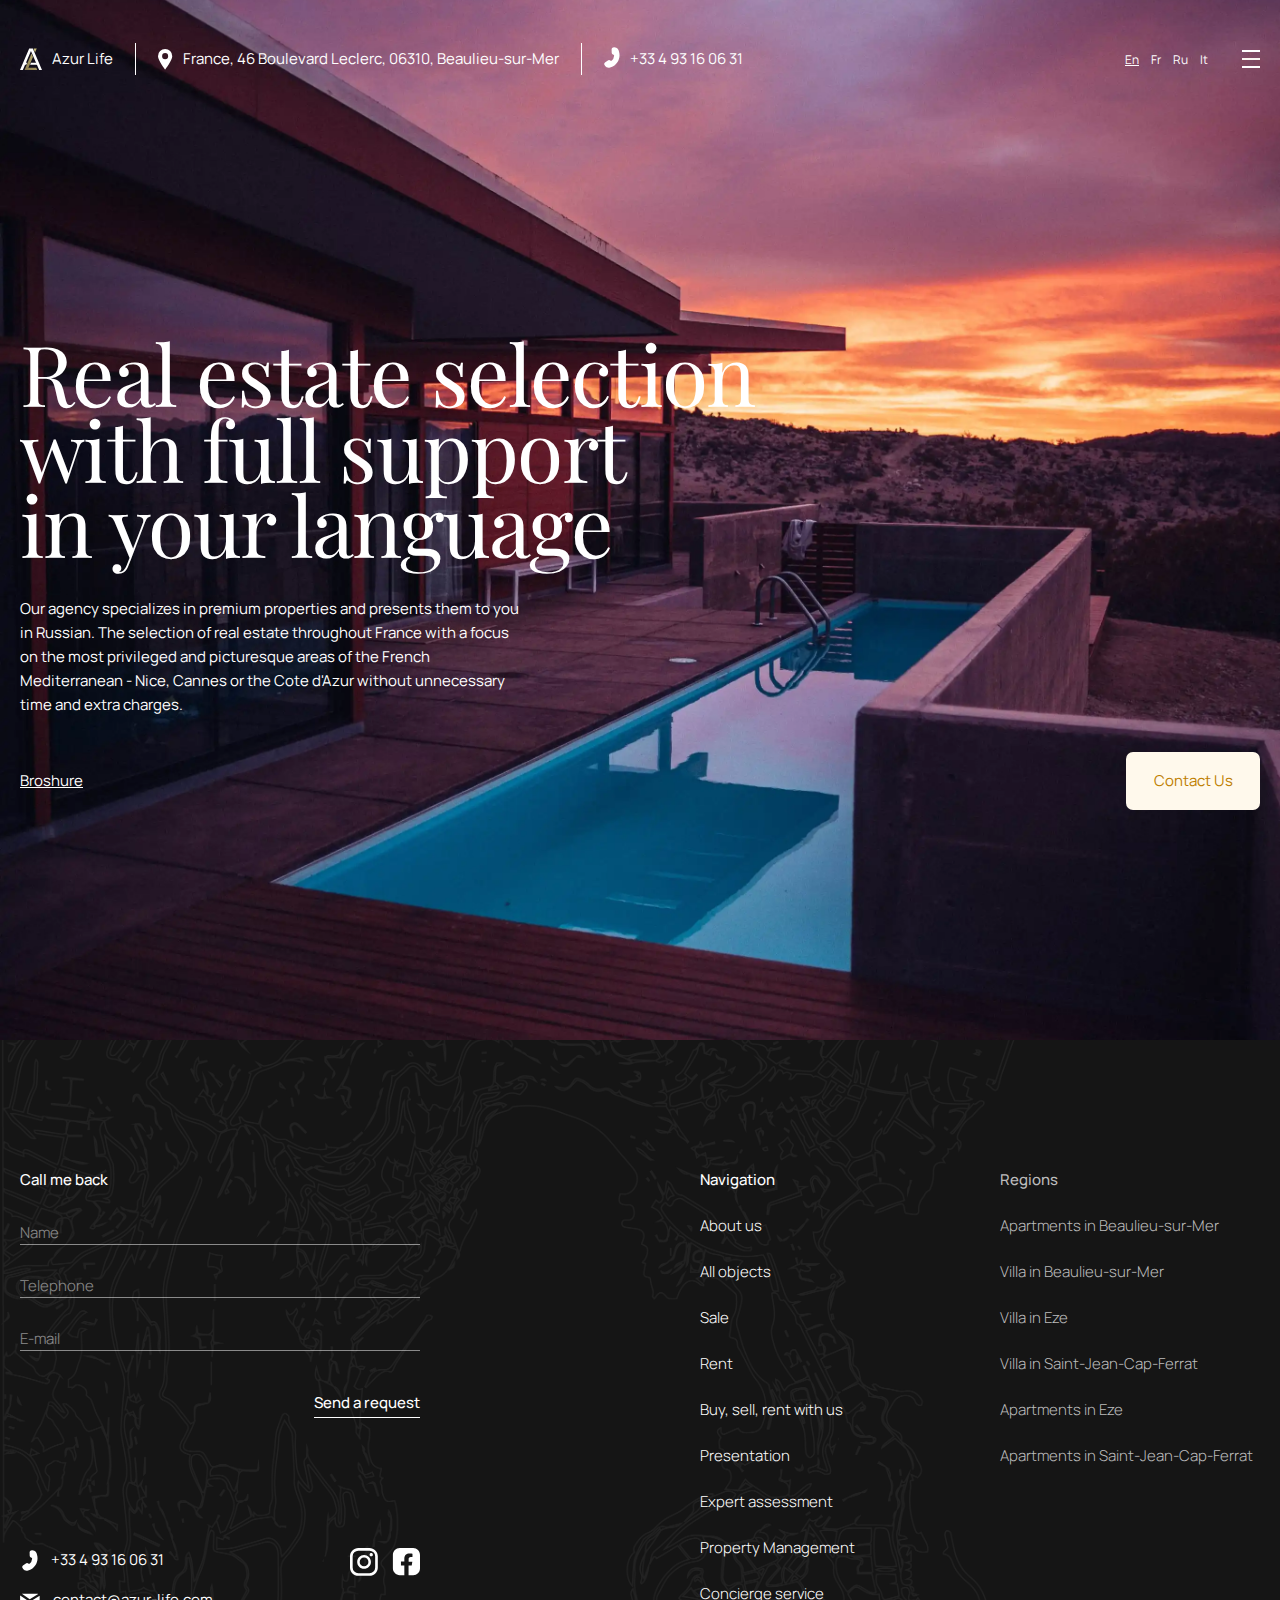
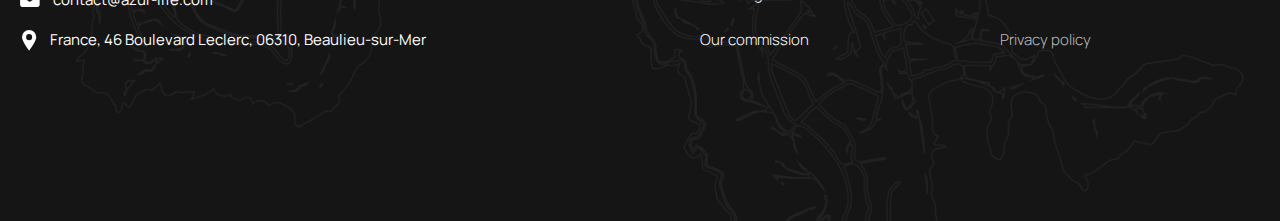
==== commit 2265cd15: "commit-7.1" ====
--- a/index.html
+++ b/index.html
@@ -172,127 +172,143 @@
     </header>
 
     <footer class="footer">
-      <div class="container footer__container">
-        <div class="footer__left">
-          <form action="" method="post" class="footer__form">
-            <h4 data-lang="home_page-foter_form_title"></h4>
-            <input
-              type="text"
-              data-lang="home_page-foter_form_name"
-              placeholder="#"
-            />
-            <input
-              type="tel"
-              name=""
-              id=""
-              data-lang="home_page-foter_form_tel"
-              placeholder="#"
-            />
-            <input
-              type="email"
-              name=""
-              id=""
-              data-lang="home_page-foter_form_email"
-              placeholder="#"
-            />
-            <button data-lang="home_page-foter_form_btn"></button>
-          </form>
-          <div class="footer__contacs">
-            <div>
-              <img src="SVG/telephone.svg" alt="telephone" />
-              <span>+33 4 93 16 06 31</span>
-            </div>
-            <div>
-              <img src="SVG/email.svg" alt="email" />
-              <span data-lang="home_page-foter_email">
-                contact@azur-life.com
-              </span>
-            </div>
-            <div>
-              <img src="SVG/location.svg" alt="location" />
-              <span data-lang="home_page-footer_location"></span>
-            </div>
-            <div class="footer__social_network">
-              <a href="">
-                <svg xmlns="http://www.w3.org/2000/svg" width="28" height="28">
-                  <path
-                    d="M21.252 5.001c-.937 0-1.64.703-1.64 1.64 0 .938.703 1.642 1.64 1.642.938 0 1.641-.704 1.641-1.641S22.19 5 21.253 5M14.065 7.033c-3.75 0-6.876 3.047-6.876 6.876 0 3.75 3.048 6.876 6.876 6.876 3.751 0 6.876-3.048 6.876-6.876-.078-3.75-3.125-6.876-6.876-6.876m0 11.251A4.37 4.37 0 0 1 9.69 13.91a4.37 4.37 0 0 1 4.375-4.376 4.37 4.37 0 0 1 4.376 4.376 4.37 4.37 0 0 1-4.376 4.375"
-                  />
-                  <path
-                    d="M19.456 27.817H8.36C3.75 27.817 0 24.066 0 19.456V8.36C0 3.75 3.75 0 8.36 0h11.096c4.61 0 8.36 3.75 8.36 8.36v11.096c0 4.61-3.75 8.36-8.36 8.36M8.36 2.657A5.686 5.686 0 0 0 2.657 8.36v11.095A5.686 5.686 0 0 0 8.36 25.16h11.095a5.686 5.686 0 0 0 5.704-5.704V8.36a5.686 5.686 0 0 0-5.704-5.704z"
-                  />
-                </svg>
-              </a>
-              <a href="">
-                <svg xmlns="http://www.w3.org/2000/svg" width="28" height="28">
-                  <path
-                    fill-rule="evenodd"
-                    d="M16.554 27.206h4.593c3.84 0 6.927-3.087 6.852-6.927V6.877c0-3.765-3.087-6.852-6.852-6.852H7.744C3.98.025.893 3.112.893 6.877v13.402c0 3.765 3.087 6.852 6.851 6.852h4.593v-9.713H8.95v-3.84h3.388V10.64c0-3.388 2.033-5.195 5.12-5.195 1.506 0 3.012.226 3.012.226V9.06h-1.657c-1.656 0-2.183 1.054-2.183 2.108v2.485h3.69l-.603 3.84h-3.163v9.638h-.211z"
-                    clip-rule="evenodd"
-                  />
-                </svg>
-              </a>
-            </div>
-          </div>
-        </div>
-        <div class="footer__rigth">
-          <div class="footer__nav">
-            <h4 data-lang="home_page-footer_nav_title"></h4>
-            <a href="about.html" data-lang="home_page-footer_nav_link_1"></a>
-            <a
-              href="allObjects.html"
-              data-lang="home_page-footer_nav_link_2"
-            ></a>
-            <a href="sales.html" data-lang="home_page-footer_nav_link_3"></a>
-            <a href="rent.html" data-lang="home_page-footer_nav_link_4"></a>
-            <a
-              href="buySellRent.html"
-              data-lang="home_page-footer_nav_link_5"
-            ></a>
-            <a href="error.html" data-lang="home_page-footer_nav_link_6"></a>
-            <a
-              href="assessment.html"
-              data-lang="home_page-footer_nav_link_7"
-            ></a>
-            <a href="property.html" data-lang="home_page-footer_nav_link_8"></a>
-            <a
-              href="concierge.html"
-              data-lang="home_page-footer_nav_link_9"
-            ></a>
-            <a href="ourFees.html" data-lang="home_page-footer_nav_link_10"></a>
-          </div>
-          <div class="footer__region">
-            <div class="footer__region_top">
-              <h4 data-lang="home_page-footer_region_title"></h4>
-              <a
-                href="error.html"
-                data-lang="home_page-footer_region_link_1"
-              ></a>
-              <a
-                href="error.html"
-                data-lang="home_page-footer_region_link_2"
-              ></a>
-              <a
-                href="error.html"
-                data-lang="home_page-footer_region_link_3"
-              ></a>
-              <a
-                href="error.html"
-                data-lang="home_page-footer_region_link_4"
-              ></a>
-              <a
-                href="error.html"
-                data-lang="home_page-footer_region_link_5"
-              ></a>
-              <a
-                href="objectPage.html"
-                data-lang="home_page-footer_region_link_6"
-              ></a>
-            </div>
-            <a
-              href="privacyPolicy.html"
-              data-lang="home_page-footer_region_link_policy"
-            ></a>
+      <div class="footer__background">
+        <div class="container footer__container">
+          <div class="footer__left">
+            <form action="" method="post" class="footer__form">
+              <h4 data-lang="home_page-foter_form_title"></h4>
+              <input
+                type="text"
+                data-lang="home_page-foter_form_name"
+                placeholder="#"
+              />
+              <input
+                type="tel"
+                name=""
+                id=""
+                data-lang="home_page-foter_form_tel"
+                placeholder="#"
+              />
+              <input
+                type="email"
+                name=""
+                id=""
+                data-lang="home_page-foter_form_email"
+                placeholder="#"
+              />
+              <button data-lang="home_page-foter_form_btn"></button>
+            </form>
+            <div class="footer__contacs">
+              <div>
+                <img src="SVG/telephone.svg" alt="telephone" />
+                <span>+33 4 93 16 06 31</span>
+              </div>
+              <div>
+                <img src="SVG/email.svg" alt="email" />
+                <span data-lang="home_page-foter_email">
+                  contact@azur-life.com
+                </span>
+              </div>
+              <div>
+                <img src="SVG/location.svg" alt="location" />
+                <span data-lang="home_page-footer_location"></span>
+              </div>
+              <div class="footer__social_network">
+                <a href="">
+                  <svg
+                    xmlns="http://www.w3.org/2000/svg"
+                    width="28"
+                    height="28"
+                  >
+                    <path
+                      d="M21.252 5.001c-.937 0-1.64.703-1.64 1.64 0 .938.703 1.642 1.64 1.642.938 0 1.641-.704 1.641-1.641S22.19 5 21.253 5M14.065 7.033c-3.75 0-6.876 3.047-6.876 6.876 0 3.75 3.048 6.876 6.876 6.876 3.751 0 6.876-3.048 6.876-6.876-.078-3.75-3.125-6.876-6.876-6.876m0 11.251A4.37 4.37 0 0 1 9.69 13.91a4.37 4.37 0 0 1 4.375-4.376 4.37 4.37 0 0 1 4.376 4.376 4.37 4.37 0 0 1-4.376 4.375"
+                    />
+                    <path
+                      d="M19.456 27.817H8.36C3.75 27.817 0 24.066 0 19.456V8.36C0 3.75 3.75 0 8.36 0h11.096c4.61 0 8.36 3.75 8.36 8.36v11.096c0 4.61-3.75 8.36-8.36 8.36M8.36 2.657A5.686 5.686 0 0 0 2.657 8.36v11.095A5.686 5.686 0 0 0 8.36 25.16h11.095a5.686 5.686 0 0 0 5.704-5.704V8.36a5.686 5.686 0 0 0-5.704-5.704z"
+                    />
+                  </svg>
+                </a>
+                <a href="">
+                  <svg
+                    xmlns="http://www.w3.org/2000/svg"
+                    width="28"
+                    height="28"
+                  >
+                    <path
+                      fill-rule="evenodd"
+                      d="M16.554 27.206h4.593c3.84 0 6.927-3.087 6.852-6.927V6.877c0-3.765-3.087-6.852-6.852-6.852H7.744C3.98.025.893 3.112.893 6.877v13.402c0 3.765 3.087 6.852 6.851 6.852h4.593v-9.713H8.95v-3.84h3.388V10.64c0-3.388 2.033-5.195 5.12-5.195 1.506 0 3.012.226 3.012.226V9.06h-1.657c-1.656 0-2.183 1.054-2.183 2.108v2.485h3.69l-.603 3.84h-3.163v9.638h-.211z"
+                      clip-rule="evenodd"
+                    />
+                  </svg>
+                </a>
+              </div>
+            </div>
+          </div>
+          <div class="footer__rigth">
+            <div class="footer__nav">
+              <h4 data-lang="home_page-footer_nav_title"></h4>
+              <a href="about.html" data-lang="home_page-footer_nav_link_1"></a>
+              <a
+                href="allObjects.html"
+                data-lang="home_page-footer_nav_link_2"
+              ></a>
+              <a href="sales.html" data-lang="home_page-footer_nav_link_3"></a>
+              <a href="rent.html" data-lang="home_page-footer_nav_link_4"></a>
+              <a
+                href="buySellRent.html"
+                data-lang="home_page-footer_nav_link_5"
+              ></a>
+              <a href="error.html" data-lang="home_page-footer_nav_link_6"></a>
+              <a
+                href="assessment.html"
+                data-lang="home_page-footer_nav_link_7"
+              ></a>
+              <a
+                href="property.html"
+                data-lang="home_page-footer_nav_link_8"
+              ></a>
+              <a
+                href="concierge.html"
+                data-lang="home_page-footer_nav_link_9"
+              ></a>
+              <a
+                href="ourFees.html"
+                data-lang="home_page-footer_nav_link_10"
+              ></a>
+            </div>
+            <div class="footer__region">
+              <div class="footer__region_top">
+                <h4 data-lang="home_page-footer_region_title"></h4>
+                <a
+                  href="error.html"
+                  data-lang="home_page-footer_region_link_1"
+                ></a>
+                <a
+                  href="error.html"
+                  data-lang="home_page-footer_region_link_2"
+                ></a>
+                <a
+                  href="error.html"
+                  data-lang="home_page-footer_region_link_3"
+                ></a>
+                <a
+                  href="error.html"
+                  data-lang="home_page-footer_region_link_4"
+                ></a>
+                <a
+                  href="error.html"
+                  data-lang="home_page-footer_region_link_5"
+                ></a>
+                <a
+                  href="objectPage.html"
+                  data-lang="home_page-footer_region_link_6"
+                ></a>
+              </div>
+              <a
+                href="privacyPolicy.html"
+                data-lang="home_page-footer_region_link_policy"
+              ></a>
+            </div>
           </div>
         </div>
       </div>
--- a/CSS/global-styles.css
+++ b/CSS/global-styles.css
@@ -636,11 +636,14 @@
   background-position: center;
 }
 
+.footer__background {
+  background-color: rgba(21, 21, 21, 0.61);
+}
+
 .footer__container {
   display: flex;
   justify-content: space-between;
   flex-wrap: wrap;
-  background-color: rgba(16, 16, 16, 0.6);
   padding-top: 128px;
   padding-bottom: 169px;
 }
